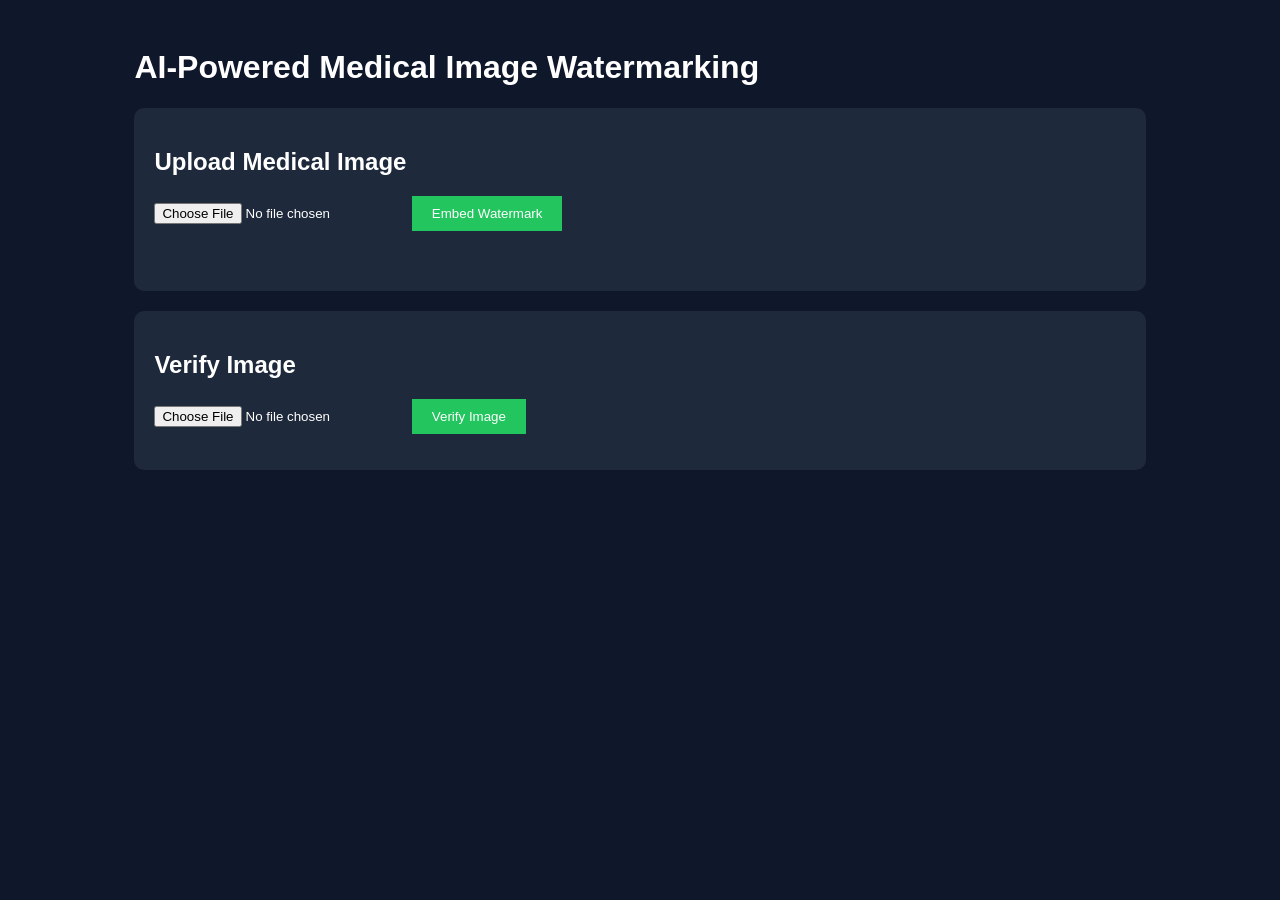
==== frontend/index.html @ df5dad6f "Initial commit: AI-Powered Medical Image Watermarking System" ====
<!DOCTYPE html>
<html>
<head>
<title>Medical Image Watermarking System</title>
<link rel="stylesheet" href="style.css">
</head>
<body>

<div class="container">

<h1>AI-Powered Medical Image Watermarking</h1>

<div class="card">
<h2>Upload Medical Image</h2>
<input type="file" id="embedFile">
<button onclick="embedImage()">Embed Watermark</button>
<p id="embedResult"></p>
<img id="embedOutput">
</div>

<div class="card">
<h2>Verify Image</h2>
<input type="file" id="verifyFile">
<button onclick="verifyImage()">Verify Image</button>
<p id="verifyResult"></p>
</div>

</div>

<script src="script.js"></script>
</body>
</html>
---- frontend/style.css ----
body {
    font-family: Arial;
    background: #0f172a;
    color: white;
}

.container {
    width: 80%;
    margin: auto;
    padding: 20px;
}

.card {
    background: #1e293b;
    padding: 20px;
    border-radius: 10px;
    margin-bottom: 20px;
}

button {
    background: #22c55e;
    color: white;
    border: none;
    padding: 10px 20px;
    cursor: pointer;
}

img {
    width: 300px;
    margin-top: 20px;
}
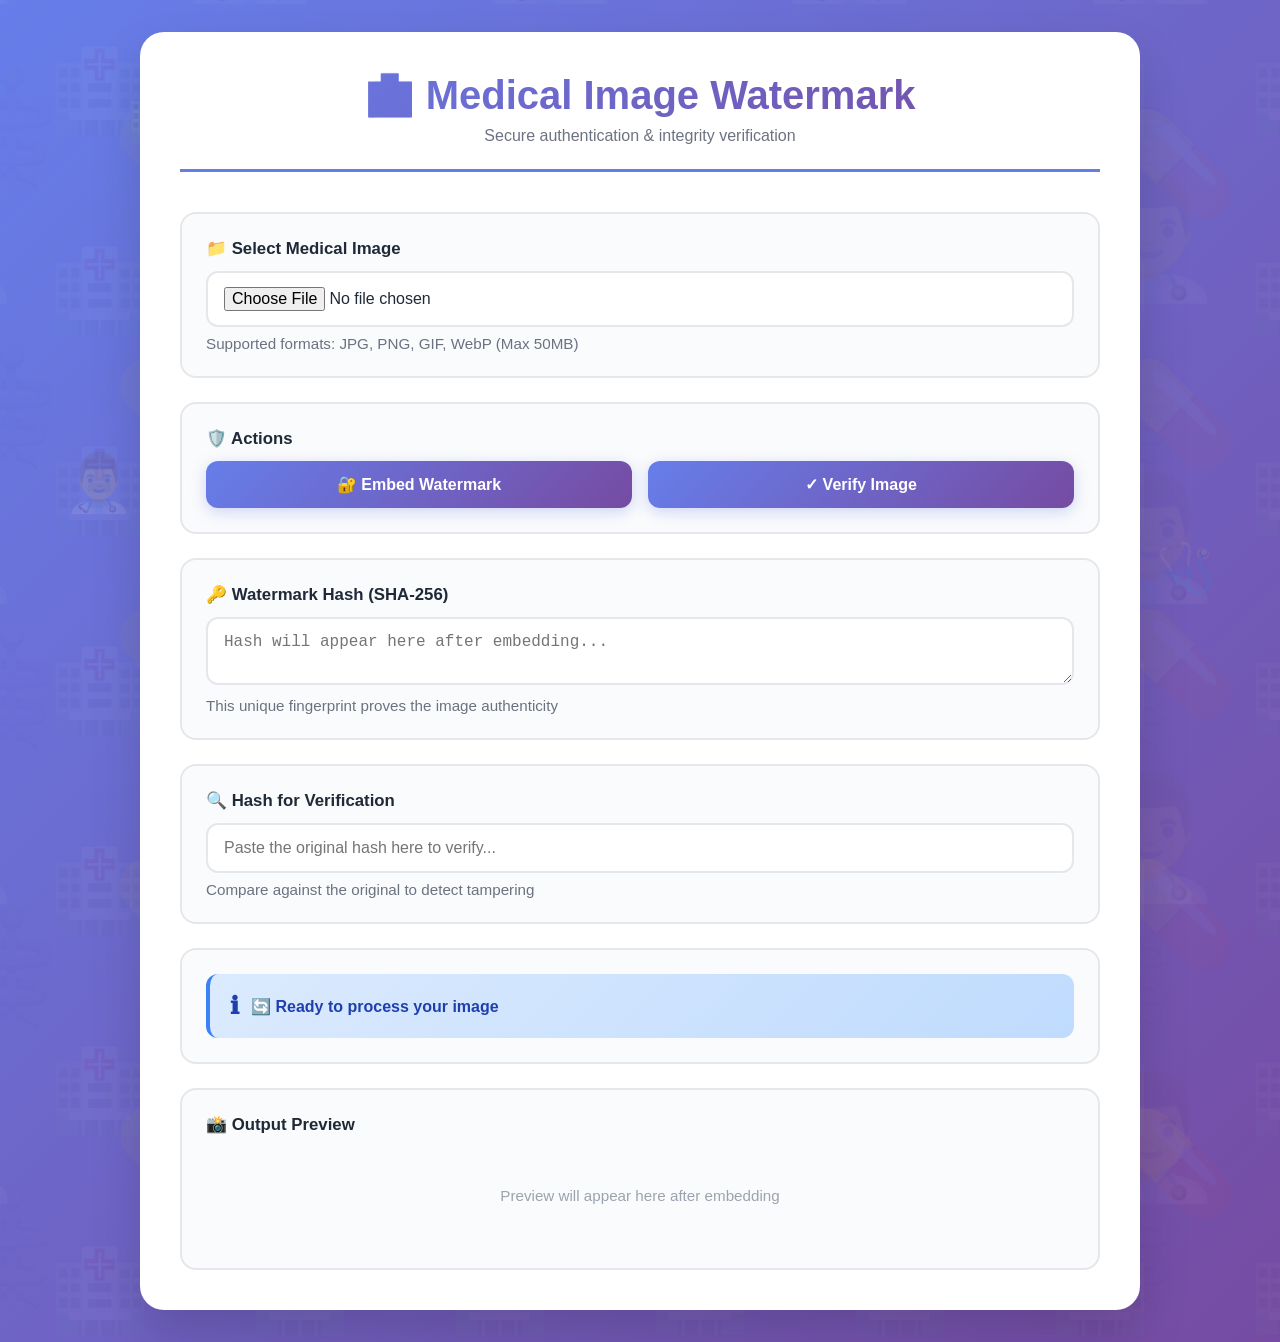
==== commit e721e075: "feat: Complete project presentation and documentation" ====
--- a/frontend/index.html
+++ b/frontend/index.html
@@ -1,32 +1,465 @@
 <!DOCTYPE html>
-<html>
+<html lang="en">
 <head>
-<title>Medical Image Watermarking System</title>
-<link rel="stylesheet" href="style.css">
+  <meta charset="UTF-8" />
+  <meta name="viewport" content="width=device-width, initial-scale=1.0" />
+  <title>Medical Image Watermark Demo</title>
+  <style>
+    * { margin: 0; padding: 0; box-sizing: border-box; }
+    
+    body { 
+      font-family: 'Segoe UI', Tahoma, Geneva, Verdana, sans-serif; 
+      background: linear-gradient(135deg, #667eea 0%, #764ba2 100%);
+      color: #1f2937; 
+      padding: 32px 24px;
+      min-height: 100vh;
+      position: relative;
+      overflow-x: hidden;
+    }
+    
+    /* Animated background layer */
+    body::before {
+      content: "";
+      position: fixed;
+      top: 0;
+      left: 0;
+      width: 200%;
+      height: 200%;
+      background: 
+        url('data:image/svg+xml,<svg xmlns="http://www.w3.org/2000/svg" viewBox="0 0 100 100"><text x="50" y="50" font-size="40" text-anchor="middle" dominant-baseline="middle" fill="rgba(255,255,255,0.05)">🏥</text></svg>') 0% 0% / 200px 200px repeat,
+        url('data:image/svg+xml,<svg xmlns="http://www.w3.org/2000/svg" viewBox="0 0 100 100"><text x="50" y="50" font-size="40" text-anchor="middle" dominant-baseline="middle" fill="rgba(255,255,255,0.05)">💊</text></svg>') 50px 50px / 250px 250px repeat,
+        url('data:image/svg+xml,<svg xmlns="http://www.w3.org/2000/svg" viewBox="0 0 100 100"><text x="50" y="50" font-size="40" text-anchor="middle" dominant-baseline="middle" fill="rgba(255,255,255,0.05)">👨‍⚕️</text></svg>') 100px 100px / 300px 300px repeat,
+        url('data:image/svg+xml,<svg xmlns="http://www.w3.org/2000/svg" viewBox="0 0 100 100"><text x="50" y="50" font-size="40" text-anchor="middle" dominant-baseline="middle" fill="rgba(255,255,255,0.05)">⚕️</text></svg>') 150px 0px / 280px 280px repeat;
+      animation: moveBackground 20s linear infinite, moveBackgroundY 25s linear infinite;
+      z-index: 0;
+      opacity: 0.8;
+    }
+    
+    @keyframes moveBackground {
+      0% {
+        transform: translateX(0) translateY(0);
+      }
+      100% {
+        transform: translateX(-100px) translateY(-50px);
+      }
+    }
+    
+    @keyframes moveBackgroundY {
+      0% {
+        transform: translateY(0);
+      }
+      100% {
+        transform: translateY(-100px);
+      }
+    }
+    
+    /* Floating particles */
+    .bg-particle {
+      position: fixed;
+      font-size: 2rem;
+      opacity: 0.1;
+      pointer-events: none;
+      z-index: 0;
+      animation: float 6s ease-in-out infinite;
+    }
+    
+    @keyframes float {
+      0%, 100% {
+        transform: translateY(0px) rotate(0deg);
+      }
+      50% {
+        transform: translateY(-30px) rotate(180deg);
+      }
+    }
+    
+    .bg-particle:nth-child(1) { top: 10%; left: 10%; animation-delay: 0s; font-size: 3rem; }
+    .bg-particle:nth-child(2) { top: 20%; right: 15%; animation-delay: 1s; font-size: 2.5rem; }
+    .bg-particle:nth-child(3) { top: 50%; left: 5%; animation-delay: 2s; font-size: 3.5rem; }
+    .bg-particle:nth-child(4) { bottom: 15%; right: 10%; animation-delay: 3s; font-size: 2.8rem; }
+    .bg-particle:nth-child(5) { top: 60%; right: 5%; animation-delay: 1.5s; font-size: 3rem; }
+    .bg-particle:nth-child(6) { bottom: 30%; left: 15%; animation-delay: 2.5s; font-size: 2.6rem; }
+    .bg-particle:nth-child(7) { top: 35%; left: 50%; animation-delay: 0.5s; font-size: 3.2rem; }
+    .bg-particle:nth-child(8) { bottom: 20%; right: 50%; animation-delay: 3.5s; font-size: 2.9rem; }
+    
+    .container { 
+      max-width: 1000px; 
+      margin: 0 auto; 
+      background: #ffffff; 
+      border-radius: 24px; 
+      box-shadow: 0 25px 50px rgba(0, 0, 0, 0.15);
+      padding: 40px;
+      overflow: hidden;
+      position: relative;
+      z-index: 1;
+    }
+    
+    .header {
+      text-align: center;
+      margin-bottom: 40px;
+      border-bottom: 3px solid #667eea;
+      padding-bottom: 24px;
+    }
+    
+    h1 { 
+      font-size: 2.5rem;
+      font-weight: 700;
+      background: linear-gradient(135deg, #667eea 0%, #764ba2 100%);
+      -webkit-background-clip: text;
+      -webkit-text-fill-color: transparent;
+      background-clip: text;
+      margin-bottom: 8px;
+    }
+    
+    .subtitle {
+      color: #6b7280;
+      font-size: 1rem;
+    }
+    
+    .grid { display: grid; gap: 24px; }
+    
+    .card { 
+      padding: 24px; 
+      border: 2px solid #e5e7eb;
+      border-radius: 16px; 
+      background: #fafbfc;
+      transition: all 0.3s ease;
+    }
+    
+    .card:hover {
+      border-color: #667eea;
+      box-shadow: 0 10px 25px rgba(102, 126, 234, 0.1);
+    }
+    
+    .card.success {
+      background: #f0fdf4;
+      border-color: #22c55e;
+    }
+    
+    .card.error {
+      background: #fef2f2;
+      border-color: #ef4444;
+    }
+    
+    button { 
+      background: linear-gradient(135deg, #667eea 0%, #764ba2 100%);
+      color: white; 
+      border: none; 
+      border-radius: 12px; 
+      padding: 14px 28px; 
+      cursor: pointer; 
+      font-size: 1rem;
+      font-weight: 600;
+      transition: all 0.3s ease;
+      box-shadow: 0 4px 15px rgba(102, 126, 234, 0.3);
+    }
+    
+    button:hover { 
+      transform: translateY(-2px);
+      box-shadow: 0 8px 25px rgba(102, 126, 234, 0.4);
+    }
+    
+    button:active {
+      transform: translateY(0);
+    }
+    
+    label { 
+      display: block; 
+      margin-bottom: 12px; 
+      font-weight: 700;
+      color: #1f2937;
+      font-size: 1.05rem;
+    }
+    
+    input[type=file], input[type=text], textarea { 
+      width: 100%; 
+      padding: 14px 16px; 
+      border: 2px solid #e5e7eb; 
+      border-radius: 12px; 
+      background: #ffffff;
+      font-size: 1rem;
+      transition: border-color 0.3s ease;
+    }
+    
+    input[type=file]:focus, input[type=text]:focus, textarea:focus {
+      outline: none;
+      border-color: #667eea;
+      box-shadow: 0 0 0 3px rgba(102, 126, 234, 0.1);
+    }
+    
+    textarea {
+      font-family: 'Courier New', monospace;
+      resize: vertical;
+    }
+    
+    .file-input-label {
+      display: inline-block;
+      padding: 12px 24px;
+      background: #f3f4f6;
+      border-radius: 12px;
+      cursor: pointer;
+      transition: all 0.3s ease;
+      border: 2px solid #e5e7eb;
+      font-weight: 600;
+    }
+    
+    .file-input-label:hover {
+      background: #e5e7eb;
+      border-color: #667eea;
+    }
+    
+    #preview { 
+      max-width: 100%; 
+      border-radius: 16px; 
+      margin-top: 16px; 
+      border: 2px solid #e5e7eb;
+      box-shadow: 0 10px 30px rgba(0, 0, 0, 0.1);
+      transition: transform 0.3s ease;
+    }
+    
+    #preview:hover {
+      transform: scale(1.02);
+    }
+    
+    .status { 
+      padding: 18px 20px; 
+      border-radius: 12px; 
+      background: linear-gradient(135deg, #dbeafe 0%, #bfdbfe 100%);
+      color: #1e40af;
+      font-weight: 600;
+      display: flex;
+      align-items: center;
+      gap: 12px;
+      border-left: 4px solid #3b82f6;
+      animation: slideIn 0.3s ease;
+    }
+    
+    .status::before {
+      content: "ℹ";
+      font-size: 1.5rem;
+    }
+    
+    .status.tampered { 
+      background: linear-gradient(135deg, #fee2e2 0%, #fecaca 100%);
+      color: #991b1b;
+      border-left-color: #dc2626;
+    }
+    
+    .status.tampered::before {
+      content: "⚠";
+    }
+    
+    .status.success {
+      background: linear-gradient(135deg, #dcfce7 0%, #bbf7d0 100%);
+      color: #15803d;
+      border-left-color: #22c55e;
+    }
+    
+    .status.success::before {
+      content: "✓";
+    }
+    
+    @keyframes slideIn {
+      from {
+        opacity: 0;
+        transform: translateY(-10px);
+      }
+      to {
+        opacity: 1;
+        transform: translateY(0);
+      }
+    }
+    
+    .small { 
+      font-size: 0.95rem; 
+      color: #6b7280;
+      margin-top: 8px;
+    }
+    
+    .inline { 
+      display: grid; 
+      grid-template-columns: 1fr 1fr; 
+      gap: 16px;
+    }
+    
+    .upload-info {
+      display: inline-block;
+      margin-left: 12px;
+      padding: 4px 12px;
+      background: #dbeafe;
+      color: #1e40af;
+      border-radius: 8px;
+      font-weight: 600;
+      font-size: 0.9rem;
+    }
+    
+    @media (max-width: 600px) {
+      .container {
+        padding: 24px;
+      }
+      
+      h1 {
+        font-size: 1.8rem;
+      }
+      
+      .inline {
+        grid-template-columns: 1fr;
+      }
+    }
+  </style>
 </head>
 <body>
-
-<div class="container">
-
-<h1>AI-Powered Medical Image Watermarking</h1>
-
-<div class="card">
-<h2>Upload Medical Image</h2>
-<input type="file" id="embedFile">
-<button onclick="embedImage()">Embed Watermark</button>
-<p id="embedResult"></p>
-<img id="embedOutput">
-</div>
-
-<div class="card">
-<h2>Verify Image</h2>
-<input type="file" id="verifyFile">
-<button onclick="verifyImage()">Verify Image</button>
-<p id="verifyResult"></p>
-</div>
-
-</div>
-
-<script src="script.js"></script>
+  <!-- Floating medical particles -->
+  <div class="bg-particle">🏥</div>
+  <div class="bg-particle">💊</div>
+  <div class="bg-particle">👨‍⚕️</div>
+  <div class="bg-particle">⚕️</div>
+  <div class="bg-particle">🩺</div>
+  <div class="bg-particle">💉</div>
+  <div class="bg-particle">👩‍⚕️</div>
+  <div class="bg-particle">❤️</div>
+  
+  <div class="container">
+    <div class="header">
+      <h1>🏥 Medical Image Watermark</h1>
+      <p class="subtitle">Secure authentication & integrity verification</p>
+    </div>
+
+    <div class="grid">
+      <div class="card">
+        <label for="imageFile">📁 Select Medical Image</label>
+        <input id="imageFile" type="file" accept="image/*" />
+        <p class="small">Supported formats: JPG, PNG, GIF, WebP (Max 50MB)</p>
+      </div>
+
+      <div class="card">
+        <label>🛡️ Actions</label>
+        <div class="inline">
+          <button id="embedBtn">
+            🔐 Embed Watermark
+          </button>
+          <button id="verifyBtn">
+            ✓ Verify Image
+          </button>
+        </div>
+      </div>
+
+      <div class="card">
+        <label for="hashValue">🔑 Watermark Hash (SHA-256)</label>
+        <textarea id="hashValue" rows="2" readonly placeholder="Hash will appear here after embedding..."></textarea>
+        <p class="small">This unique fingerprint proves the image authenticity</p>
+      </div>
+
+      <div class="card">
+        <label for="hashInput">🔍 Hash for Verification</label>
+        <input id="hashInput" type="text" placeholder="Paste the original hash here to verify..." />
+        <p class="small">Compare against the original to detect tampering</p>
+      </div>
+
+      <div class="card" id="statusCard">
+        <div id="status" class="status">🔄 Ready to process your image</div>
+      </div>
+
+      <div class="card">
+        <label>📸 Output Preview</label>
+        <img id="preview" alt="Processing..." style="display: none;" />
+        <p id="noPreview" class="small" style="color: #9ca3af; text-align: center; padding: 40px 20px;">Preview will appear here after embedding</p>
+      </div>
+    </div>
+  </div>
+
+  <script>
+    const apiBase = "http://127.0.0.1:8000";
+    const imageFile = document.getElementById("imageFile");
+    const embedBtn = document.getElementById("embedBtn");
+    const verifyBtn = document.getElementById("verifyBtn");
+    const status = document.getElementById("status");
+    const statusCard = document.getElementById("statusCard");
+    const hashValue = document.getElementById("hashValue");
+    const hashInput = document.getElementById("hashInput");
+    const preview = document.getElementById("preview");
+    const noPreview = document.getElementById("noPreview");
+
+    function setStatus(message, type = "info") {
+      status.textContent = message;
+      status.className = "status";
+      
+      if (type === "tampered") {
+        status.classList.add("tampered");
+        statusCard.classList.remove("success");
+        statusCard.classList.add("error");
+      } else if (type === "success") {
+        status.classList.add("success");
+        statusCard.classList.add("success");
+        statusCard.classList.remove("error");
+      } else {
+        statusCard.classList.remove("success", "error");
+      }
+    }
+
+    async function sendFile(endpoint, payload) {
+      const response = await fetch(`${apiBase}${endpoint}`, {
+        method: "POST",
+        body: payload,
+      });
+      if (!response.ok) {
+        const error = await response.json().catch(() => null);
+        throw new Error(error?.detail || "Server request failed.");
+      }
+      return response.json();
+    }
+
+    embedBtn.addEventListener("click", async () => {
+      if (!imageFile.files.length) {
+        setStatus("⚠️ Please select an image first.");
+        return;
+      }
+      setStatus("⏳ Processing... Adding watermark...");
+      const form = new FormData();
+      form.append("file", imageFile.files[0]);
+
+      try {
+        const data = await sendFile("/embed", form);
+        hashValue.value = data.hash;
+        hashInput.value = data.hash;
+        preview.src = `${apiBase}${data.output_url}`;
+        preview.style.display = "block";
+        noPreview.style.display = "none";
+        setStatus("✓ Watermark embedded successfully! Hash copied.", "success");
+      } catch (error) {
+        setStatus(`❌ Error: ${error.message || "Embedding failed."}`);
+      }
+    });
+
+    verifyBtn.addEventListener("click", async () => {
+      if (!imageFile.files.length) {
+        setStatus("⚠️ Please select an image to verify.");
+        return;
+      }
+      const referenceHash = hashInput.value.trim();
+      if (!referenceHash) {
+        setStatus("⚠️ Enter the reference hash before verification.");
+        return;
+      }
+      setStatus("⏳ Verifying... Checking authenticity...");
+      const form = new FormData();
+      form.append("file", imageFile.files[0]);
+      form.append("reference_hash", referenceHash);
+
+      try {
+        const data = await sendFile("/verify", form);
+        if (data.authentic) {
+          setStatus("✓ Authentic image verified successfully!", "success");
+          preview.style.display = "none";
+          noPreview.style.display = "block";
+        } else {
+          setStatus("⚠️ Tampered image detected - integrity compromised!", "tampered");
+          preview.style.display = "none";
+          noPreview.style.display = "block";
+        }
+      } catch (error) {
+        setStatus(`❌ Error: ${error.message || "Verification failed."}`);
+      }
+    });
+  </script>
 </body>
 </html>
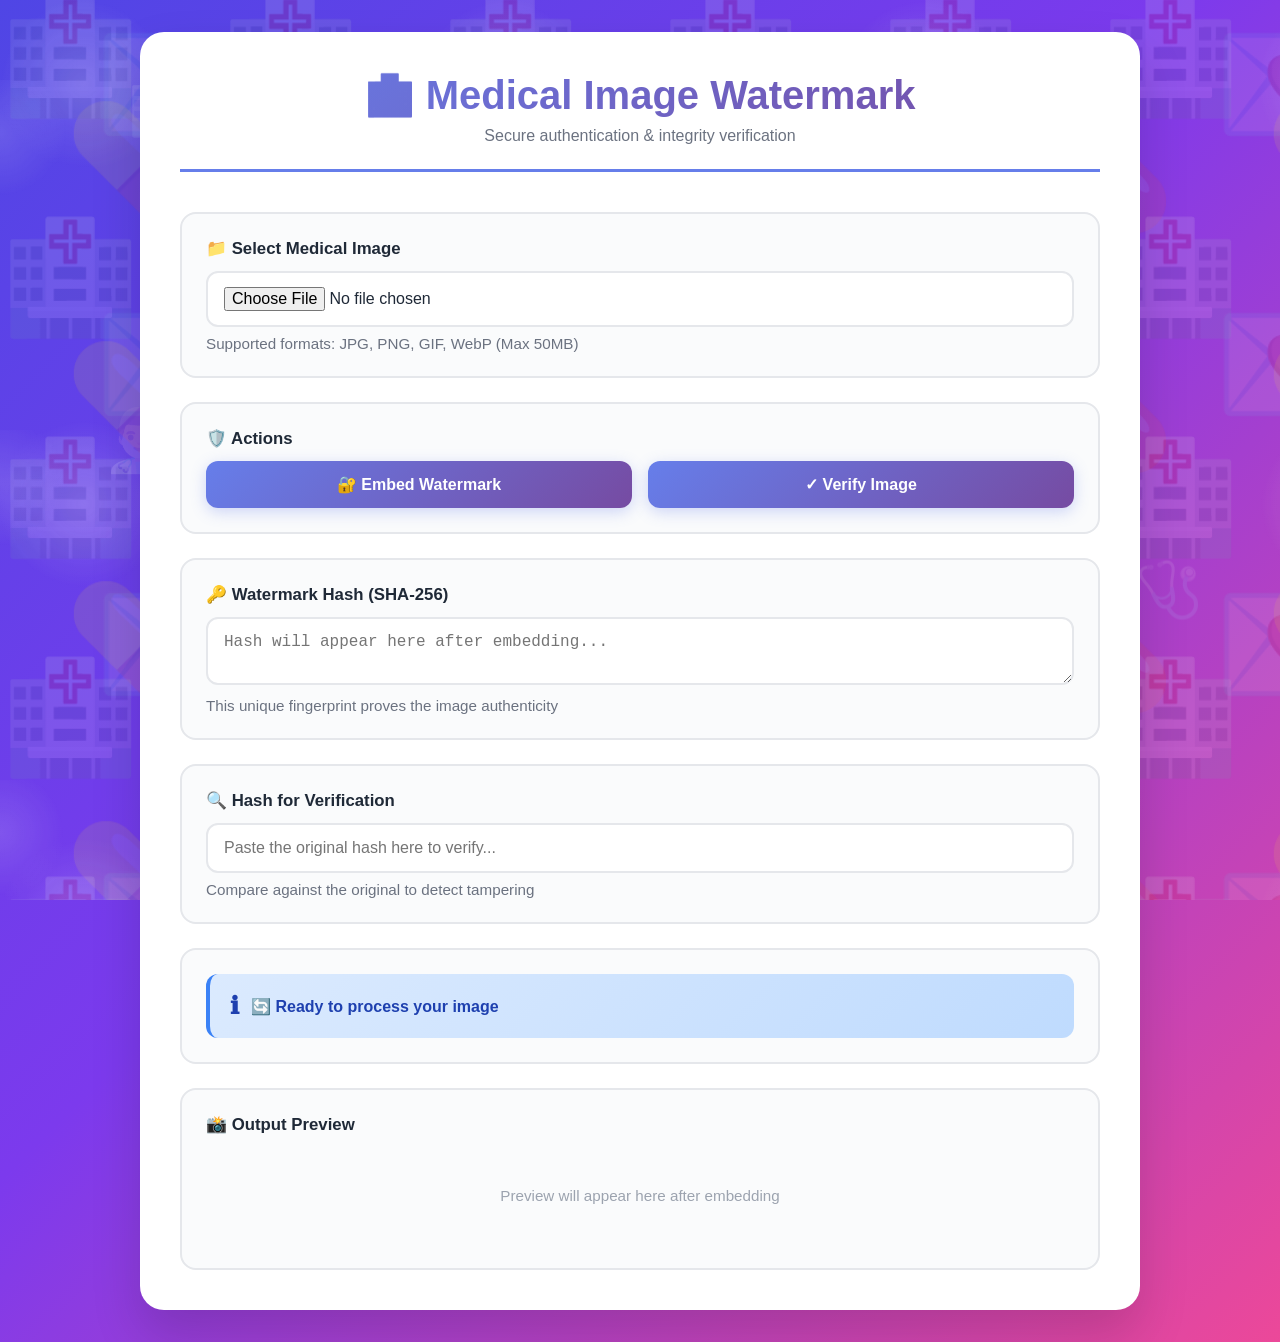
==== commit 8bd96e70: "refactor: humanize watermarking code and enhance uniqueness" ====
--- a/frontend/index.html
+++ b/frontend/index.html
@@ -9,7 +9,7 @@
     
     body { 
       font-family: 'Segoe UI', Tahoma, Geneva, Verdana, sans-serif; 
-      background: linear-gradient(135deg, #667eea 0%, #764ba2 100%);
+      background: linear-gradient(135deg, #4f46e5 0%, #7c3aed 45%, #ec4899 100%);
       color: #1f2937; 
       padding: 32px 24px;
       min-height: 100vh;
@@ -17,69 +17,71 @@
       overflow-x: hidden;
     }
     
-    /* Animated background layer */
+    /* Animated medical background layer */
     body::before {
       content: "";
       position: fixed;
       top: 0;
       left: 0;
-      width: 200%;
-      height: 200%;
-      background: 
-        url('data:image/svg+xml,<svg xmlns="http://www.w3.org/2000/svg" viewBox="0 0 100 100"><text x="50" y="50" font-size="40" text-anchor="middle" dominant-baseline="middle" fill="rgba(255,255,255,0.05)">🏥</text></svg>') 0% 0% / 200px 200px repeat,
-        url('data:image/svg+xml,<svg xmlns="http://www.w3.org/2000/svg" viewBox="0 0 100 100"><text x="50" y="50" font-size="40" text-anchor="middle" dominant-baseline="middle" fill="rgba(255,255,255,0.05)">💊</text></svg>') 50px 50px / 250px 250px repeat,
-        url('data:image/svg+xml,<svg xmlns="http://www.w3.org/2000/svg" viewBox="0 0 100 100"><text x="50" y="50" font-size="40" text-anchor="middle" dominant-baseline="middle" fill="rgba(255,255,255,0.05)">👨‍⚕️</text></svg>') 100px 100px / 300px 300px repeat,
-        url('data:image/svg+xml,<svg xmlns="http://www.w3.org/2000/svg" viewBox="0 0 100 100"><text x="50" y="50" font-size="40" text-anchor="middle" dominant-baseline="middle" fill="rgba(255,255,255,0.05)">⚕️</text></svg>') 150px 0px / 280px 280px repeat;
-      animation: moveBackground 20s linear infinite, moveBackgroundY 25s linear infinite;
+      width: 100%;
+      height: 100%;
+      background-image:
+        radial-gradient(circle at 20% 20%, rgba(255,255,255,0.18), transparent 18%),
+        radial-gradient(circle at 80% 15%, rgba(255,255,255,0.14), transparent 16%),
+        radial-gradient(circle at 50% 80%, rgba(255,255,255,0.1), transparent 20%),
+        url("data:image/svg+xml,%3Csvg xmlns='http://www.w3.org/2000/svg' viewBox='0 0 100 100'%3E%3Ctext x='50' y='50' font-size='50' text-anchor='middle' dominant-baseline='middle' fill='rgba(255,255,255,0.15)'%3E%F0%9F%8F%A5%3C/text%3E%3C/svg%3E"),
+        url("data:image/svg+xml,%3Csvg xmlns='http://www.w3.org/2000/svg' viewBox='0 0 100 100'%3E%3Ctext x='50' y='50' font-size='50' text-anchor='middle' dominant-baseline='middle' fill='rgba(255,255,255,0.12)'%3E%F0%9F%92%8A%3C/text%3E%3C/svg%3E"),
+        url("data:image/svg+xml,%3Csvg xmlns='http://www.w3.org/2000/svg' viewBox='0 0 100 100'%3E%3Ctext x='50' y='50' font-size='50' text-anchor='middle' dominant-baseline='middle' fill='rgba(255,255,255,0.12)'%3E%F0%9F%92%8C%3C/text%3E%3C/svg%3E");
+      background-size: 420px 420px, 350px 350px, 300px 300px, 220px 220px, 240px 240px, 280px 280px;
+      background-position: 0 0, 70px 80px, 40px 260px, 180px 180px, 260px 60px, 320px 240px;
+      background-repeat: repeat;
+      animation: driftBackground 35s linear infinite;
       z-index: 0;
-      opacity: 0.8;
-    }
-    
-    @keyframes moveBackground {
-      0% {
-        transform: translateX(0) translateY(0);
-      }
-      100% {
-        transform: translateX(-100px) translateY(-50px);
-      }
-    }
-    
-    @keyframes moveBackgroundY {
-      0% {
-        transform: translateY(0);
-      }
-      100% {
-        transform: translateY(-100px);
-      }
-    }
+      opacity: 0.9;
+      filter: blur(0.3px);
+    }
+    
+    @keyframes driftBackground {
+      0% { transform: translate(0, 0); }
+      50% { transform: translate(-50px, -40px); }
+      100% { transform: translate(0, 0); }
+    }
+    
     
     /* Floating particles */
     .bg-particle {
       position: fixed;
-      font-size: 2rem;
-      opacity: 0.1;
+      opacity: 0.14;
       pointer-events: none;
       z-index: 0;
-      animation: float 6s ease-in-out infinite;
+      animation: float 8s ease-in-out infinite;
+      mix-blend-mode: screen;
+      user-select: none;
     }
     
     @keyframes float {
       0%, 100% {
-        transform: translateY(0px) rotate(0deg);
+        transform: translate(0, 0) rotate(0deg);
+      }
+      25% {
+        transform: translate(20px, -18px) rotate(25deg);
       }
       50% {
-        transform: translateY(-30px) rotate(180deg);
-      }
-    }
-    
-    .bg-particle:nth-child(1) { top: 10%; left: 10%; animation-delay: 0s; font-size: 3rem; }
-    .bg-particle:nth-child(2) { top: 20%; right: 15%; animation-delay: 1s; font-size: 2.5rem; }
-    .bg-particle:nth-child(3) { top: 50%; left: 5%; animation-delay: 2s; font-size: 3.5rem; }
-    .bg-particle:nth-child(4) { bottom: 15%; right: 10%; animation-delay: 3s; font-size: 2.8rem; }
-    .bg-particle:nth-child(5) { top: 60%; right: 5%; animation-delay: 1.5s; font-size: 3rem; }
-    .bg-particle:nth-child(6) { bottom: 30%; left: 15%; animation-delay: 2.5s; font-size: 2.6rem; }
-    .bg-particle:nth-child(7) { top: 35%; left: 50%; animation-delay: 0.5s; font-size: 3.2rem; }
-    .bg-particle:nth-child(8) { bottom: 20%; right: 50%; animation-delay: 3.5s; font-size: 2.9rem; }
+        transform: translate(-12px, -36px) rotate(-12deg);
+      }
+      75% {
+        transform: translate(10px, -18px) rotate(18deg);
+      }
+    }
+    
+    .bg-particle:nth-child(1) { top: 8%; left: 10%; animation-delay: 0s; font-size: 3.6rem; }
+    .bg-particle:nth-child(2) { top: 18%; right: 12%; animation-delay: 1s; font-size: 2.8rem; }
+    .bg-particle:nth-child(3) { top: 45%; left: 8%; animation-delay: 2s; font-size: 3.8rem; }
+    .bg-particle:nth-child(4) { bottom: 14%; right: 10%; animation-delay: 3s; font-size: 3.2rem; }
+    .bg-particle:nth-child(5) { top: 62%; right: 6%; animation-delay: 1.7s; font-size: 3.4rem; }
+    .bg-particle:nth-child(6) { bottom: 28%; left: 14%; animation-delay: 2.4s; font-size: 2.9rem; }
+    .bg-particle:nth-child(7) { top: 34%; left: 52%; animation-delay: 0.5s; font-size: 3.3rem; }
+    .bg-particle:nth-child(8) { bottom: 22%; right: 48%; animation-delay: 3.3s; font-size: 3rem; }
     
     .container { 
       max-width: 1000px; 
